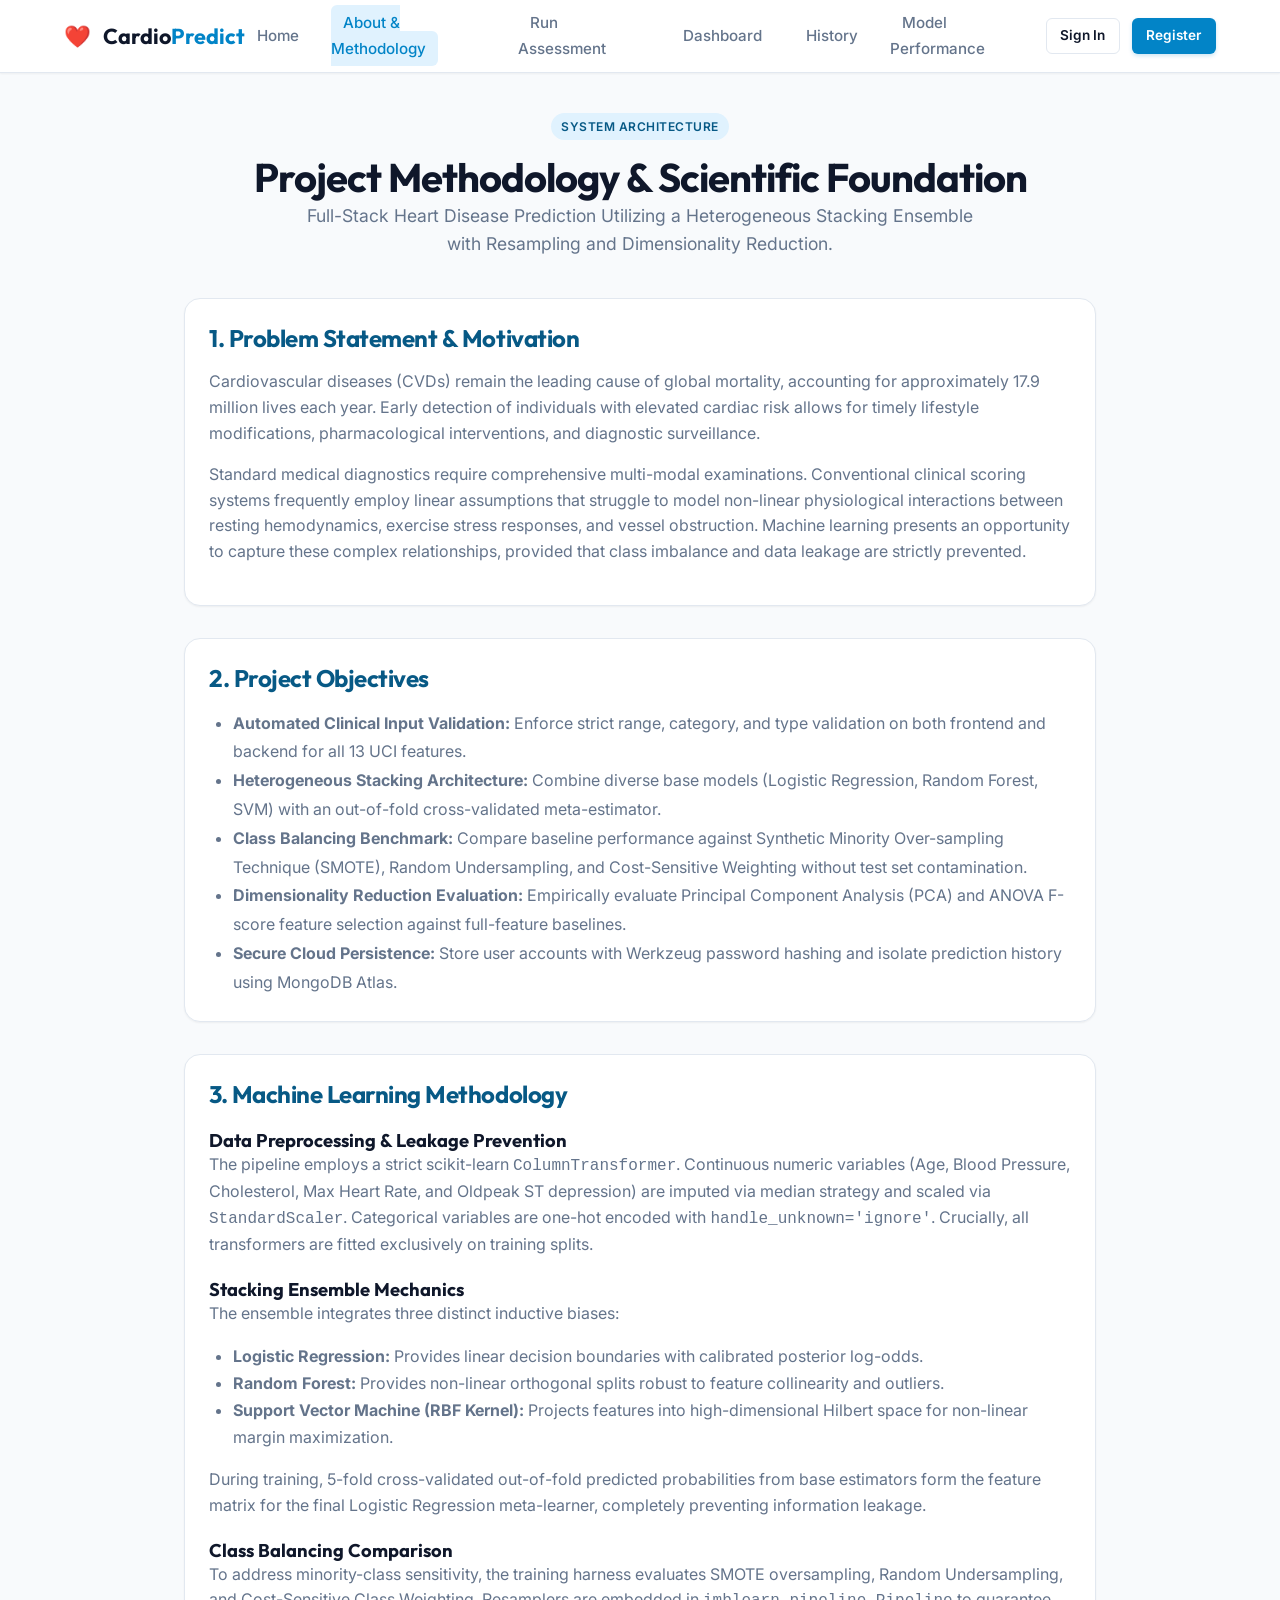
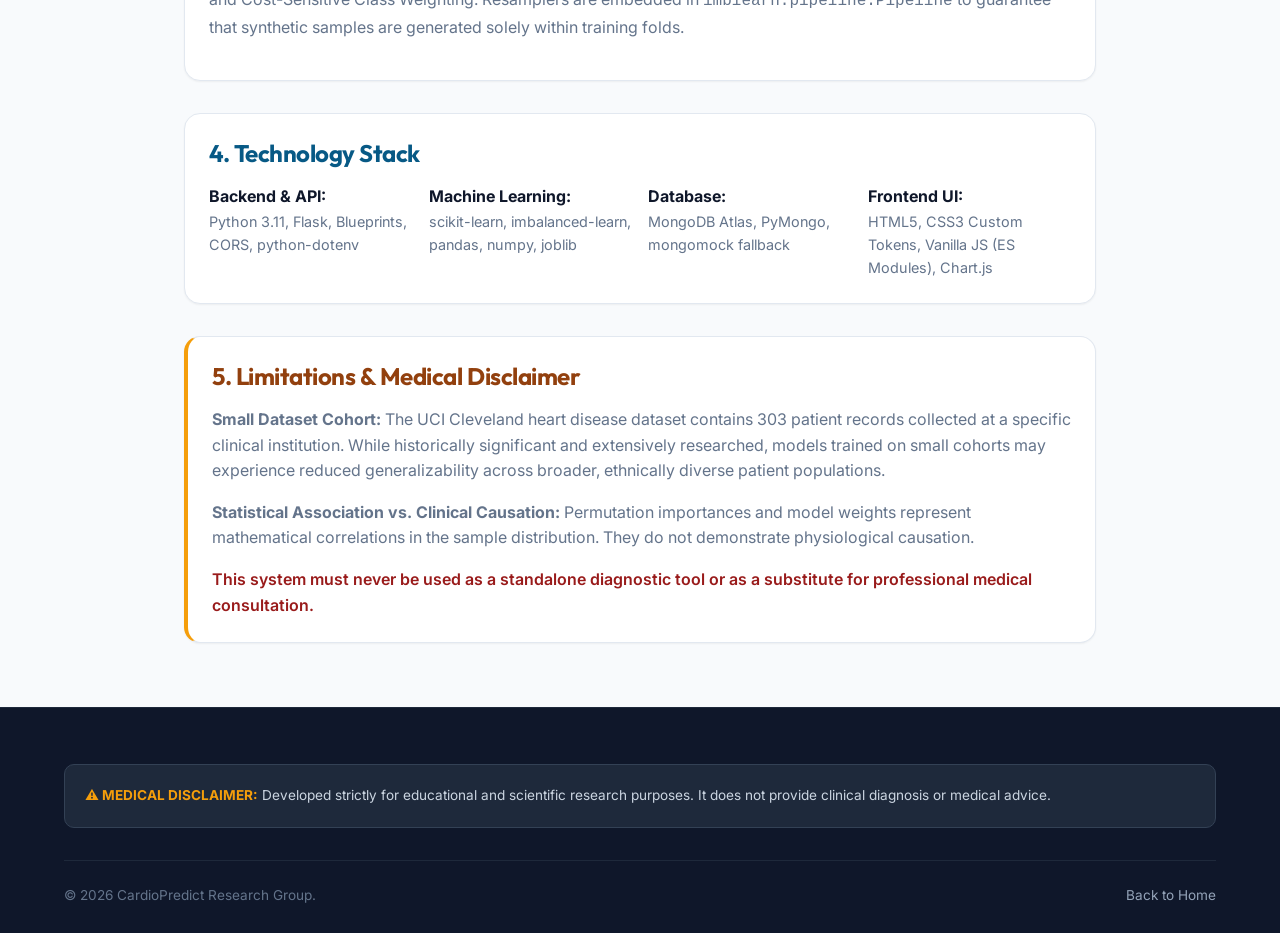
==== frontend/about.html @ a4e26c8e "Initial website upload" ====
<!DOCTYPE html>
<html lang="en">
<head>
  <meta charset="UTF-8">
  <meta name="viewport" content="width=device-width, initial-scale=1.0">
  <title>About & Methodology | CardioPredict System</title>
  <meta name="description" content="Technical methodology, problem statement, class balancing, dimensionality reduction, and architectural limitations of CardioPredict.">
  
  <link rel="preconnect" href="https://fonts.googleapis.com">
  <link rel="preconnect" href="https://fonts.gstatic.com" crossorigin>
  <link href="https://fonts.googleapis.com/css2?family=Inter:wght@400;500;600;700&family=Outfit:wght@500;600;700;800&display=swap" rel="stylesheet">
  
  <link rel="stylesheet" href="css/main.css">
  <link rel="stylesheet" href="css/components.css">
</head>
<body>

  <!-- Navigation Bar -->
  <nav class="navbar">
    <div class="container">
      <a href="index.html" class="navbar-brand">
        <span class="heart-icon">❤️</span>
        <span>Cardio<span class="highlight">Predict</span></span>
      </a>

      <button class="navbar-toggle" aria-label="Toggle Navigation">&#9776;</button>

      <ul class="navbar-nav">
        <li><a href="index.html" class="nav-link">Home</a></li>
        <li><a href="about.html" class="nav-link active">About & Methodology</a></li>
        <li><a href="predict.html" class="nav-link">Run Assessment</a></li>
        <li><a href="dashboard.html" class="nav-link">Dashboard</a></li>
        <li><a href="history.html" class="nav-link">History</a></li>
        <li><a href="model-performance.html" class="nav-link">Model Performance</a></li>
      </ul>

      <div class="nav-auth-actions" id="nav-auth-container">
        <a href="login.html" class="btn btn-outline btn-sm">Sign In</a>
        <a href="register.html" class="btn btn-primary btn-sm">Register</a>
      </div>
    </div>
  </nav>

  <!-- Content Section -->
  <main class="main-content">
    <div class="container" style="max-width: 960px;">
      
      <div style="margin-bottom: 2.5rem; text-align: center;">
        <span class="badge badge-primary" style="margin-bottom: 0.75rem;">System Architecture</span>
        <h1>Project Methodology & Scientific Foundation</h1>
        <p style="font-size: 1.1rem; color: var(--text-muted); max-width: 700px; margin: 0 auto;">
          Full-Stack Heart Disease Prediction Utilizing a Heterogeneous Stacking Ensemble with Resampling and Dimensionality Reduction.
        </p>
      </div>

      <!-- Problem Statement -->
      <div class="card" style="margin-bottom: 2rem;">
        <div class="card-body">
          <h2 style="font-size: 1.5rem; color: var(--primary-dark); margin-bottom: 1rem;">1. Problem Statement & Motivation</h2>
          <p>
            Cardiovascular diseases (CVDs) remain the leading cause of global mortality, accounting for approximately 17.9 million 
            lives each year. Early detection of individuals with elevated cardiac risk allows for timely lifestyle modifications, 
            pharmacological interventions, and diagnostic surveillance.
          </p>
          <p>
            Standard medical diagnostics require comprehensive multi-modal examinations. Conventional clinical scoring systems 
            frequently employ linear assumptions that struggle to model non-linear physiological interactions between resting 
            hemodynamics, exercise stress responses, and vessel obstruction. Machine learning presents an opportunity to capture 
            these complex relationships, provided that class imbalance and data leakage are strictly prevented.
          </p>
        </div>
      </div>

      <!-- Objectives -->
      <div class="card" style="margin-bottom: 2rem;">
        <div class="card-body">
          <h2 style="font-size: 1.5rem; color: var(--primary-dark); margin-bottom: 1rem;">2. Project Objectives</h2>
          <ul style="margin-left: 1.5rem; color: var(--text-muted); line-height: 1.8;">
            <li><strong>Automated Clinical Input Validation:</strong> Enforce strict range, category, and type validation on both frontend and backend for all 13 UCI features.</li>
            <li><strong>Heterogeneous Stacking Architecture:</strong> Combine diverse base models (Logistic Regression, Random Forest, SVM) with an out-of-fold cross-validated meta-estimator.</li>
            <li><strong>Class Balancing Benchmark:</strong> Compare baseline performance against Synthetic Minority Over-sampling Technique (SMOTE), Random Undersampling, and Cost-Sensitive Weighting without test set contamination.</li>
            <li><strong>Dimensionality Reduction Evaluation:</strong> Empirically evaluate Principal Component Analysis (PCA) and ANOVA F-score feature selection against full-feature baselines.</li>
            <li><strong>Secure Cloud Persistence:</strong> Store user accounts with Werkzeug password hashing and isolate prediction history using MongoDB Atlas.</li>
          </ul>
        </div>
      </div>

      <!-- Detailed Methodology -->
      <div class="card" style="margin-bottom: 2rem;">
        <div class="card-body">
          <h2 style="font-size: 1.5rem; color: var(--primary-dark); margin-bottom: 1rem;">3. Machine Learning Methodology</h2>
          
          <h3 style="font-size: 1.15rem; color: var(--text-main); margin-top: 1.25rem;">Data Preprocessing & Leakage Prevention</h3>
          <p>
            The pipeline employs a strict scikit-learn <code>ColumnTransformer</code>. Continuous numeric variables (Age, Blood Pressure, Cholesterol, 
            Max Heart Rate, and Oldpeak ST depression) are imputed via median strategy and scaled via <code>StandardScaler</code>. Categorical variables 
            are one-hot encoded with <code>handle_unknown='ignore'</code>. Crucially, all transformers are fitted exclusively on training splits.
          </p>

          <h3 style="font-size: 1.15rem; color: var(--text-main); margin-top: 1.25rem;">Stacking Ensemble Mechanics</h3>
          <p>
            The ensemble integrates three distinct inductive biases:
          </p>
          <ul style="margin-left: 1.5rem; color: var(--text-muted); margin-bottom: 1rem; line-height: 1.7;">
            <li><strong>Logistic Regression:</strong> Provides linear decision boundaries with calibrated posterior log-odds.</li>
            <li><strong>Random Forest:</strong> Provides non-linear orthogonal splits robust to feature collinearity and outliers.</li>
            <li><strong>Support Vector Machine (RBF Kernel):</strong> Projects features into high-dimensional Hilbert space for non-linear margin maximization.</li>
          </ul>
          <p>
            During training, 5-fold cross-validated out-of-fold predicted probabilities from base estimators form the feature matrix 
            for the final Logistic Regression meta-learner, completely preventing information leakage.
          </p>

          <h3 style="font-size: 1.15rem; color: var(--text-main); margin-top: 1.25rem;">Class Balancing Comparison</h3>
          <p>
            To address minority-class sensitivity, the training harness evaluates SMOTE oversampling, Random Undersampling, and 
            Cost-Sensitive Class Weighting. Resamplers are embedded in <code>imblearn.pipeline.Pipeline</code> to guarantee that synthetic samples 
            are generated solely within training folds.
          </p>
        </div>
      </div>

      <!-- Technologies Used -->
      <div class="card" style="margin-bottom: 2rem;">
        <div class="card-body">
          <h2 style="font-size: 1.5rem; color: var(--primary-dark); margin-bottom: 1rem;">4. Technology Stack</h2>
          <div style="display: grid; grid-template-columns: repeat(auto-fit, minmax(200px, 1fr)); gap: 1rem;">
            <div>
              <strong>Backend & API:</strong>
              <p style="font-size: 0.9rem; color: var(--text-muted); margin-bottom: 0;">Python 3.11, Flask, Blueprints, CORS, python-dotenv</p>
            </div>
            <div>
              <strong>Machine Learning:</strong>
              <p style="font-size: 0.9rem; color: var(--text-muted); margin-bottom: 0;">scikit-learn, imbalanced-learn, pandas, numpy, joblib</p>
            </div>
            <div>
              <strong>Database:</strong>
              <p style="font-size: 0.9rem; color: var(--text-muted); margin-bottom: 0;">MongoDB Atlas, PyMongo, mongomock fallback</p>
            </div>
            <div>
              <strong>Frontend UI:</strong>
              <p style="font-size: 0.9rem; color: var(--text-muted); margin-bottom: 0;">HTML5, CSS3 Custom Tokens, Vanilla JS (ES Modules), Chart.js</p>
            </div>
          </div>
        </div>
      </div>

      <!-- Limitations & Medical Disclaimer -->
      <div class="card" style="border-left: 4px solid var(--warning);">
        <div class="card-body">
          <h2 style="font-size: 1.5rem; color: #92400e; margin-bottom: 1rem;">5. Limitations & Medical Disclaimer</h2>
          <p>
            <strong>Small Dataset Cohort:</strong> The UCI Cleveland heart disease dataset contains 303 patient records collected at a specific 
            clinical institution. While historically significant and extensively researched, models trained on small cohorts may experience reduced 
            generalizability across broader, ethnically diverse patient populations.
          </p>
          <p>
            <strong>Statistical Association vs. Clinical Causation:</strong> Permutation importances and model weights represent mathematical correlations 
            in the sample distribution. They do not demonstrate physiological causation.
          </p>
          <p style="margin-bottom: 0; font-weight: 600; color: #991b1b;">
            This system must never be used as a standalone diagnostic tool or as a substitute for professional medical consultation.
          </p>
        </div>
      </div>

    </div>
  </main>

  <!-- Footer -->
  <footer class="footer">
    <div class="container">
      <div class="footer-disclaimer-box">
        <strong>⚠️ MEDICAL DISCLAIMER:</strong> Developed strictly for educational and scientific research purposes. 
        It does not provide clinical diagnosis or medical advice.
      </div>
      <div class="footer-bottom">
        <div>&copy; 2026 CardioPredict Research Group.</div>
        <div><a href="index.html" style="color: #94a3b8;">Back to Home</a></div>
      </div>
    </div>
  </footer>

  <script type="module" src="js/ui.js"></script>
</body>
</html>
---- frontend/css/main.css ----
/* ==========================================================================
   HEART DISEASE PREDICTION SYSTEM - CORE DESIGN SYSTEM & STYLESHEET
   Healthcare Palette: Deep Slate Navy, Clinical Cyan, Surgical Teal, Pure White
   ========================================================================== */

:root {
  /* Color Palette */
  --primary: #0284c7;
  --primary-hover: #0369a1;
  --primary-light: #e0f2fe;
  --primary-dark: #075985;
  
  --secondary: #0d9488;
  --secondary-hover: #0f766e;
  --secondary-light: #ccfbf1;
  
  --dark-bg: #0b1329;
  --dark-surface: #131e3a;
  --dark-border: #1e293b;
  
  --light-bg: #f8fafc;
  --light-surface: #ffffff;
  --light-border: #e2e8f0;
  
  --text-main: #0f172a;
  --text-muted: #64748b;
  --text-light: #94a3b8;
  --text-inverse: #f8fafc;
  
  /* Healthcare Semantic Colors */
  --success: #10b981;
  --success-light: #d1fae5;
  --warning: #f59e0b;
  --warning-light: #fef3c7;
  --danger: #ef4444;
  --danger-light: #fee2e2;
  --info: #0ea5e9;
  --info-light: #e0f2fe;
  
  /* Heart Health Specific Badges */
  --risk-low-bg: #ecfdf5;
  --risk-low-text: #065f46;
  --risk-low-border: #a7f3d0;
  
  --risk-mod-bg: #fffbeb;
  --risk-mod-text: #92400e;
  --risk-mod-border: #fde68a;
  
  --risk-high-bg: #fef2f2;
  --risk-high-text: #991b1b;
  --risk-high-border: #fecaca;

  /* Typography */
  --font-sans: 'Inter', -apple-system, BlinkMacSystemFont, 'Segoe UI', Roboto, Helvetica, Arial, sans-serif;
  --font-heading: 'Outfit', -apple-system, BlinkMacSystemFont, 'Segoe UI', sans-serif;

  /* Layout & Elevations */
  --radius-sm: 6px;
  --radius-md: 10px;
  --radius-lg: 16px;
  --radius-full: 9999px;
  
  --shadow-sm: 0 1px 2px 0 rgb(0 0 0 / 0.05);
  --shadow-md: 0 4px 6px -1px rgb(0 0 0 / 0.1), 0 2px 4px -2px rgb(0 0 0 / 0.1);
  --shadow-lg: 0 10px 15px -3px rgb(0 0 0 / 0.1), 0 4px 6px -4px rgb(0 0 0 / 0.1);
  --shadow-glow: 0 0 20px -3px rgba(2, 132, 199, 0.25);
  
  --transition: all 0.2s cubic-bezier(0.4, 0, 0.2, 1);
  --max-width: 1200px;
}

/* Reset & Base Styles */
*, *::before, *::after {
  box-sizing: border-box;
  margin: 0;
  padding: 0;
}

html {
  font-size: 16px;
  scroll-behavior: smooth;
}

body {
  font-family: var(--font-sans);
  background-color: var(--light-bg);
  color: var(--text-main);
  line-height: 1.6;
  min-height: 100vh;
  display: flex;
  flex-direction: column;
}

/* Typography Hierarchy */
h1, h2, h3, h4, h5, h6 {
  font-family: var(--font-heading);
  color: var(--text-main);
  font-weight: 700;
  line-height: 1.25;
}

h1 { font-size: 2.5rem; letter-spacing: -0.025em; }
h2 { font-size: 2rem; letter-spacing: -0.02em; }
h3 { font-size: 1.5rem; }
h4 { font-size: 1.25rem; }

p {
  margin-bottom: 1rem;
  color: var(--text-muted);
}

a {
  color: var(--primary);
  text-decoration: none;
  transition: var(--transition);
}

a:hover {
  color: var(--primary-hover);
}

/* Layout Utilities */
.container {
  width: 100%;
  max-width: var(--max-width);
  margin-left: auto;
  margin-right: auto;
  padding-left: 1.5rem;
  padding-right: 1.5rem;
}

.main-content {
  flex: 1 0 auto;
  padding: 2.5rem 0 4rem;
}

/* Navbar */
.navbar {
  background-color: var(--light-surface);
  border-bottom: 1px solid var(--light-border);
  position: sticky;
  top: 0;
  z-index: 100;
  backdrop-filter: blur(12px);
  box-shadow: var(--shadow-sm);
}

.navbar .container {
  display: flex;
  align-items: center;
  justify-content: space-between;
  height: 4.5rem;
}

.navbar-brand {
  display: flex;
  align-items: center;
  gap: 0.75rem;
  font-family: var(--font-heading);
  font-size: 1.35rem;
  font-weight: 700;
  color: var(--text-main);
}

.navbar-brand .heart-icon {
  color: var(--danger);
  animation: pulse 2s infinite;
  display: flex;
  align-items: center;
}

@keyframes pulse {
  0% { transform: scale(1); }
  14% { transform: scale(1.15); }
  28% { transform: scale(1); }
  42% { transform: scale(1.15); }
  70% { transform: scale(1); }
}

.navbar-brand span.highlight {
  color: var(--primary);
}

.navbar-nav {
  display: flex;
  align-items: center;
  gap: 1.25rem;
  list-style: none;
}

.nav-link {
  font-size: 0.95rem;
  font-weight: 500;
  color: var(--text-muted);
  padding: 0.5rem 0.75rem;
  border-radius: var(--radius-sm);
  transition: var(--transition);
}

.nav-link:hover, .nav-link.active {
  color: var(--primary);
  background-color: var(--primary-light);
}

.nav-auth-actions {
  display: flex;
  align-items: center;
  gap: 0.75rem;
}

.navbar-toggle {
  display: none;
  background: none;
  border: none;
  font-size: 1.5rem;
  cursor: pointer;
  color: var(--text-main);
}

/* Buttons */
.btn {
  display: inline-flex;
  align-items: center;
  justify-content: center;
  gap: 0.5rem;
  font-family: var(--font-sans);
  font-size: 0.95rem;
  font-weight: 600;
  padding: 0.65rem 1.25rem;
  border-radius: var(--radius-md);
  border: 1px solid transparent;
  cursor: pointer;
  transition: var(--transition);
  text-decoration: none;
  white-space: nowrap;
}

.btn:disabled, .btn.disabled {
  opacity: 0.65;
  cursor: not-allowed;
  pointer-events: none;
}

.btn-primary {
  background-color: var(--primary);
  color: #ffffff;
  box-shadow: 0 2px 4px rgba(2, 132, 199, 0.2);
}

.btn-primary:hover {
  background-color: var(--primary-hover);
  color: #ffffff;
  transform: translateY(-1px);
  box-shadow: var(--shadow-glow);
}

.btn-secondary {
  background-color: var(--secondary);
  color: #ffffff;
}

.btn-secondary:hover {
  background-color: var(--secondary-hover);
  color: #ffffff;
  transform: translateY(-1px);
}

.btn-outline {
  background-color: transparent;
  border-color: var(--light-border);
  color: var(--text-main);
}

.btn-outline:hover {
  background-color: var(--primary-light);
  border-color: var(--primary);
  color: var(--primary-dark);
}

.btn-outline-primary {
  background-color: transparent;
  border-color: var(--primary);
  color: var(--primary);
}

.btn-outline-primary:hover {
  background-color: var(--primary);
  color: #ffffff;
}

.btn-danger {
  background-color: var(--danger);
  color: #ffffff;
}

.btn-danger:hover {
  background-color: #dc2626;
  color: #ffffff;
}

.btn-sm {
  padding: 0.4rem 0.85rem;
  font-size: 0.85rem;
  border-radius: var(--radius-sm);
}

.btn-lg {
  padding: 0.85rem 1.75rem;
  font-size: 1.1rem;
  border-radius: var(--radius-lg);
}

/* Badges */
.badge {
  display: inline-flex;
  align-items: center;
  gap: 0.35rem;
  padding: 0.25rem 0.65rem;
  font-size: 0.75rem;
  font-weight: 600;
  border-radius: var(--radius-full);
  text-transform: uppercase;
  letter-spacing: 0.04em;
}

.badge-primary { background-color: var(--primary-light); color: var(--primary-dark); }
.badge-secondary { background-color: var(--secondary-light); color: var(--secondary); }
.badge-success { background-color: var(--success-light); color: #065f46; }
.badge-warning { background-color: var(--warning-light); color: #92400e; }
.badge-danger { background-color: var(--danger-light); color: #991b1b; }

.risk-low {
  background-color: var(--risk-low-bg);
  color: var(--risk-low-text);
  border: 1px solid var(--risk-low-border);
}

.risk-moderate {
  background-color: var(--risk-mod-bg);
  color: var(--risk-mod-text);
  border: 1px solid var(--risk-mod-border);
}

.risk-high {
  background-color: var(--risk-high-bg);
  color: var(--risk-high-text);
  border: 1px solid var(--risk-high-border);
}

/* Alerts */
.alert {
  padding: 1rem 1.25rem;
  border-radius: var(--radius-md);
  margin-bottom: 1.25rem;
  font-size: 0.95rem;
  display: flex;
  align-items: flex-start;
  gap: 0.75rem;
  border: 1px solid transparent;
}

.alert-info {
  background-color: var(--info-light);
  color: var(--primary-dark);
  border-color: #bae6fd;
}

.alert-success {
  background-color: var(--success-light);
  color: #065f46;
  border-color: #a7f3d0;
}

.alert-warning {
  background-color: var(--warning-light);
  color: #92400e;
  border-color: #fde68a;
}

.alert-error {
  background-color: var(--danger-light);
  color: #991b1b;
  border-color: #fecaca;
}

/* Toast Container */
#toast-container {
  position: fixed;
  bottom: 1.5rem;
  right: 1.5rem;
  z-index: 9999;
  display: flex;
  flex-direction: column;
  gap: 0.5rem;
  pointer-events: none;
}

.toast {
  pointer-events: auto;
  min-width: 300px;
  max-width: 420px;
  padding: 1rem 1.25rem;
  background-color: var(--light-surface);
  border-radius: var(--radius-md);
  box-shadow: var(--shadow-lg);
  border-left: 4px solid var(--primary);
  display: flex;
  align-items: center;
  justify-content: space-between;
  gap: 0.75rem;
  animation: slideInRight 0.3s ease-out;
}

.toast.toast-success { border-left-color: var(--success); }
.toast.toast-error { border-left-color: var(--danger); }
.toast.toast-warning { border-left-color: var(--warning); }
.toast.toast-info { border-left-color: var(--info); }

@keyframes slideInRight {
  from { transform: translateX(100%); opacity: 0; }
  to { transform: translateX(0); opacity: 1; }
}

/* Footer */
.footer {
  background-color: #0f172a;
  color: #94a3b8;
  padding: 3.5rem 0 2rem;
  margin-top: auto;
  border-top: 1px solid #1e293b;
}

.footer-grid {
  display: grid;
  grid-template-columns: 2fr 1fr 1fr 1.5fr;
  gap: 2.5rem;
  margin-bottom: 2.5rem;
}

.footer-brand h3 {
  color: #ffffff;
  display: flex;
  align-items: center;
  gap: 0.5rem;
  margin-bottom: 0.75rem;
}

.footer-brand p {
  color: #94a3b8;
  font-size: 0.9rem;
  line-height: 1.5;
}

.footer-col h4 {
  color: #f8fafc;
  font-size: 1rem;
  margin-bottom: 1rem;
  font-family: var(--font-sans);
  text-transform: uppercase;
  letter-spacing: 0.05em;
}

.footer-col ul {
  list-style: none;
}

.footer-col li {
  margin-bottom: 0.6rem;
}

.footer-col a {
  color: #94a3b8;
  font-size: 0.9rem;
}

.footer-col a:hover {
  color: #38bdf8;
}

.footer-disclaimer-box {
  background-color: #1e293b;
  border: 1px solid #334155;
  border-radius: var(--radius-md);
  padding: 1.25rem;
  margin-bottom: 2rem;
  font-size: 0.85rem;
  color: #cbd5e1;
}

.footer-disclaimer-box strong {
  color: #f59e0b;
}

.footer-bottom {
  border-top: 1px solid #1e293b;
  padding-top: 1.5rem;
  display: flex;
  align-items: center;
  justify-content: space-between;
  font-size: 0.85rem;
  color: #64748b;
}

/* Responsive Styles */
@media (max-width: 900px) {
  .footer-grid {
    grid-template-columns: 1fr 1fr;
  }
}

@media (max-width: 768px) {
  .navbar-nav {
    display: none;
    position: absolute;
    top: 4.5rem;
    left: 0;
    right: 0;
    background-color: var(--light-surface);
    flex-direction: column;
    padding: 1.5rem;
    box-shadow: var(--shadow-lg);
    border-bottom: 1px solid var(--light-border);
  }

  .navbar-nav.show {
    display: flex;
  }

  .navbar-toggle {
    display: block;
  }

  .footer-grid {
    grid-template-columns: 1fr;
  }

  .footer-bottom {
    flex-direction: column;
    gap: 0.75rem;
    text-align: center;
  }
}
---- frontend/css/components.css ----
/* ==========================================================================
   HEART DISEASE PREDICTION SYSTEM - REUSABLE UI COMPONENTS
   Cards, Forms, Tables, Modals, Loaders, and Empty States
   ========================================================================== */

/* Cards */
.card {
  background-color: var(--light-surface);
  border: 1px solid var(--light-border);
  border-radius: var(--radius-lg);
  box-shadow: var(--shadow-sm);
  transition: var(--transition);
  overflow: hidden;
}

.card:hover {
  box-shadow: var(--shadow-md);
}

.card-header {
  padding: 1.25rem 1.5rem;
  border-bottom: 1px solid var(--light-border);
  background-color: #fafbfc;
  display: flex;
  align-items: center;
  justify-content: space-between;
}

.card-title {
  font-size: 1.15rem;
  font-weight: 700;
  color: var(--text-main);
  margin-bottom: 0;
}

.card-subtitle {
  font-size: 0.85rem;
  color: var(--text-muted);
  margin-top: 0.25rem;
  margin-bottom: 0;
}

.card-body {
  padding: 1.5rem;
}

.card-footer {
  padding: 1rem 1.5rem;
  border-top: 1px solid var(--light-border);
  background-color: #fafbfc;
}

/* Forms */
.form-group {
  margin-bottom: 1.25rem;
}

.form-label {
  display: flex;
  align-items: center;
  justify-content: space-between;
  font-size: 0.9rem;
  font-weight: 600;
  color: var(--text-main);
  margin-bottom: 0.45rem;
}

.form-label .unit-badge {
  font-size: 0.75rem;
  font-weight: 500;
  color: var(--text-muted);
  background: var(--light-bg);
  padding: 0.15rem 0.5rem;
  border-radius: var(--radius-sm);
}

.form-control, .form-select {
  width: 100%;
  padding: 0.65rem 0.9rem;
  font-family: var(--font-sans);
  font-size: 0.95rem;
  color: var(--text-main);
  background-color: var(--light-surface);
  border: 1px solid var(--light-border);
  border-radius: var(--radius-md);
  transition: var(--transition);
  outline: none;
}

.form-control:focus, .form-select:focus {
  border-color: var(--primary);
  box-shadow: 0 0 0 3px rgba(2, 132, 199, 0.15);
}

.form-control.is-invalid, .form-select.is-invalid {
  border-color: var(--danger);
  background-color: #fffaf0;
}

.form-feedback {
  font-size: 0.8rem;
  color: var(--danger);
  margin-top: 0.35rem;
}

.form-helper {
  font-size: 0.8rem;
  color: var(--text-muted);
  margin-top: 0.35rem;
}

/* Range Inputs with Value Badges */
.range-container {
  display: flex;
  flex-direction: column;
  gap: 0.5rem;
}

.range-header {
  display: flex;
  justify-content: space-between;
  align-items: center;
}

.range-badge {
  font-family: var(--font-heading);
  font-weight: 700;
  font-size: 1rem;
  color: var(--primary);
  background-color: var(--primary-light);
  padding: 0.2rem 0.6rem;
  border-radius: var(--radius-sm);
}

input[type="range"] {
  -webkit-appearance: none;
  width: 100%;
  height: 6px;
  border-radius: 5px;
  background: #cbd5e1;
  outline: none;
  transition: var(--transition);
}

input[type="range"]::-webkit-slider-thumb {
  -webkit-appearance: none;
  appearance: none;
  width: 18px;
  height: 18px;
  border-radius: 50%;
  background: var(--primary);
  cursor: pointer;
  box-shadow: 0 2px 4px rgba(2, 132, 199, 0.4);
  transition: var(--transition);
}

input[type="range"]::-webkit-slider-thumb:hover {
  transform: scale(1.2);
  background: var(--primary-hover);
}

/* Tables */
.table-wrapper {
  overflow-x: auto;
  border: 1px solid var(--light-border);
  border-radius: var(--radius-md);
  background-color: var(--light-surface);
}

.table {
  width: 100%;
  border-collapse: collapse;
  text-align: left;
  font-size: 0.9rem;
}

.table th {
  background-color: #f8fafc;
  color: var(--text-muted);
  font-weight: 600;
  padding: 0.85rem 1rem;
  border-bottom: 1px solid var(--light-border);
  white-space: nowrap;
}

.table td {
  padding: 0.85rem 1rem;
  border-bottom: 1px solid var(--light-border);
  color: var(--text-main);
  vertical-align: middle;
}

.table tbody tr:last-child td {
  border-bottom: none;
}

.table-hover tbody tr:hover {
  background-color: #f8fafc;
}

/* Modals */
.modal-backdrop {
  position: fixed;
  top: 0;
  left: 0;
  right: 0;
  bottom: 0;
  background-color: rgba(15, 23, 42, 0.6);
  backdrop-filter: blur(4px);
  z-index: 1000;
  display: flex;
  align-items: center;
  justify-content: center;
  opacity: 0;
  pointer-events: none;
  transition: opacity 0.25s ease;
}

.modal-backdrop.show {
  opacity: 1;
  pointer-events: auto;
}

.modal-dialog {
  background-color: var(--light-surface);
  border-radius: var(--radius-lg);
  box-shadow: var(--shadow-lg);
  width: 90%;
  max-width: 600px;
  max-height: 90vh;
  display: flex;
  flex-direction: column;
  transform: translateY(20px);
  transition: transform 0.25s ease;
  overflow: hidden;
}

.modal-backdrop.show .modal-dialog {
  transform: translateY(0);
}

.modal-header {
  padding: 1.25rem 1.5rem;
  border-bottom: 1px solid var(--light-border);
  display: flex;
  align-items: center;
  justify-content: space-between;
}

.modal-close {
  background: none;
  border: none;
  font-size: 1.5rem;
  color: var(--text-muted);
  cursor: pointer;
  line-height: 1;
}

.modal-body {
  padding: 1.5rem;
  overflow-y: auto;
}

.modal-footer {
  padding: 1rem 1.5rem;
  border-top: 1px solid var(--light-border);
  display: flex;
  align-items: center;
  justify-content: flex-end;
  gap: 0.75rem;
  background-color: #fafbfc;
}

/* Empty State */
.empty-state {
  text-align: center;
  padding: 3.5rem 1.5rem;
}

.empty-state-icon {
  font-size: 3rem;
  color: var(--text-light);
  margin-bottom: 1rem;
}

.empty-state-title {
  font-size: 1.25rem;
  font-weight: 700;
  margin-bottom: 0.5rem;
}

.empty-state-text {
  color: var(--text-muted);
  max-width: 450px;
  margin: 0 auto 1.5rem;
}

/* Spinner Loader */
.spinner {
  display: inline-block;
  width: 1.25rem;
  height: 1.25rem;
  border: 2px solid rgba(255, 255, 255, 0.3);
  border-radius: 50%;
  border-top-color: #ffffff;
  animation: spin 0.8s linear infinite;
}

.spinner-primary {
  border: 2px solid var(--primary-light);
  border-top-color: var(--primary);
}

@keyframes spin {
  to { transform: rotate(360deg); }
}

/* Pagination */
.pagination {
  display: flex;
  align-items: center;
  justify-content: center;
  gap: 0.5rem;
  list-style: none;
  margin-top: 1.5rem;
}

.page-item .page-link {
  display: flex;
  align-items: center;
  justify-content: center;
  padding: 0.45rem 0.85rem;
  border-radius: var(--radius-sm);
  border: 1px solid var(--light-border);
  background-color: var(--light-surface);
  color: var(--text-main);
  font-size: 0.85rem;
  font-weight: 500;
  cursor: pointer;
  transition: var(--transition);
}

.page-item.active .page-link {
  background-color: var(--primary);
  border-color: var(--primary);
  color: #ffffff;
}

.page-item.disabled .page-link {
  color: var(--text-light);
  pointer-events: none;
  background-color: #f1f5f9;
}
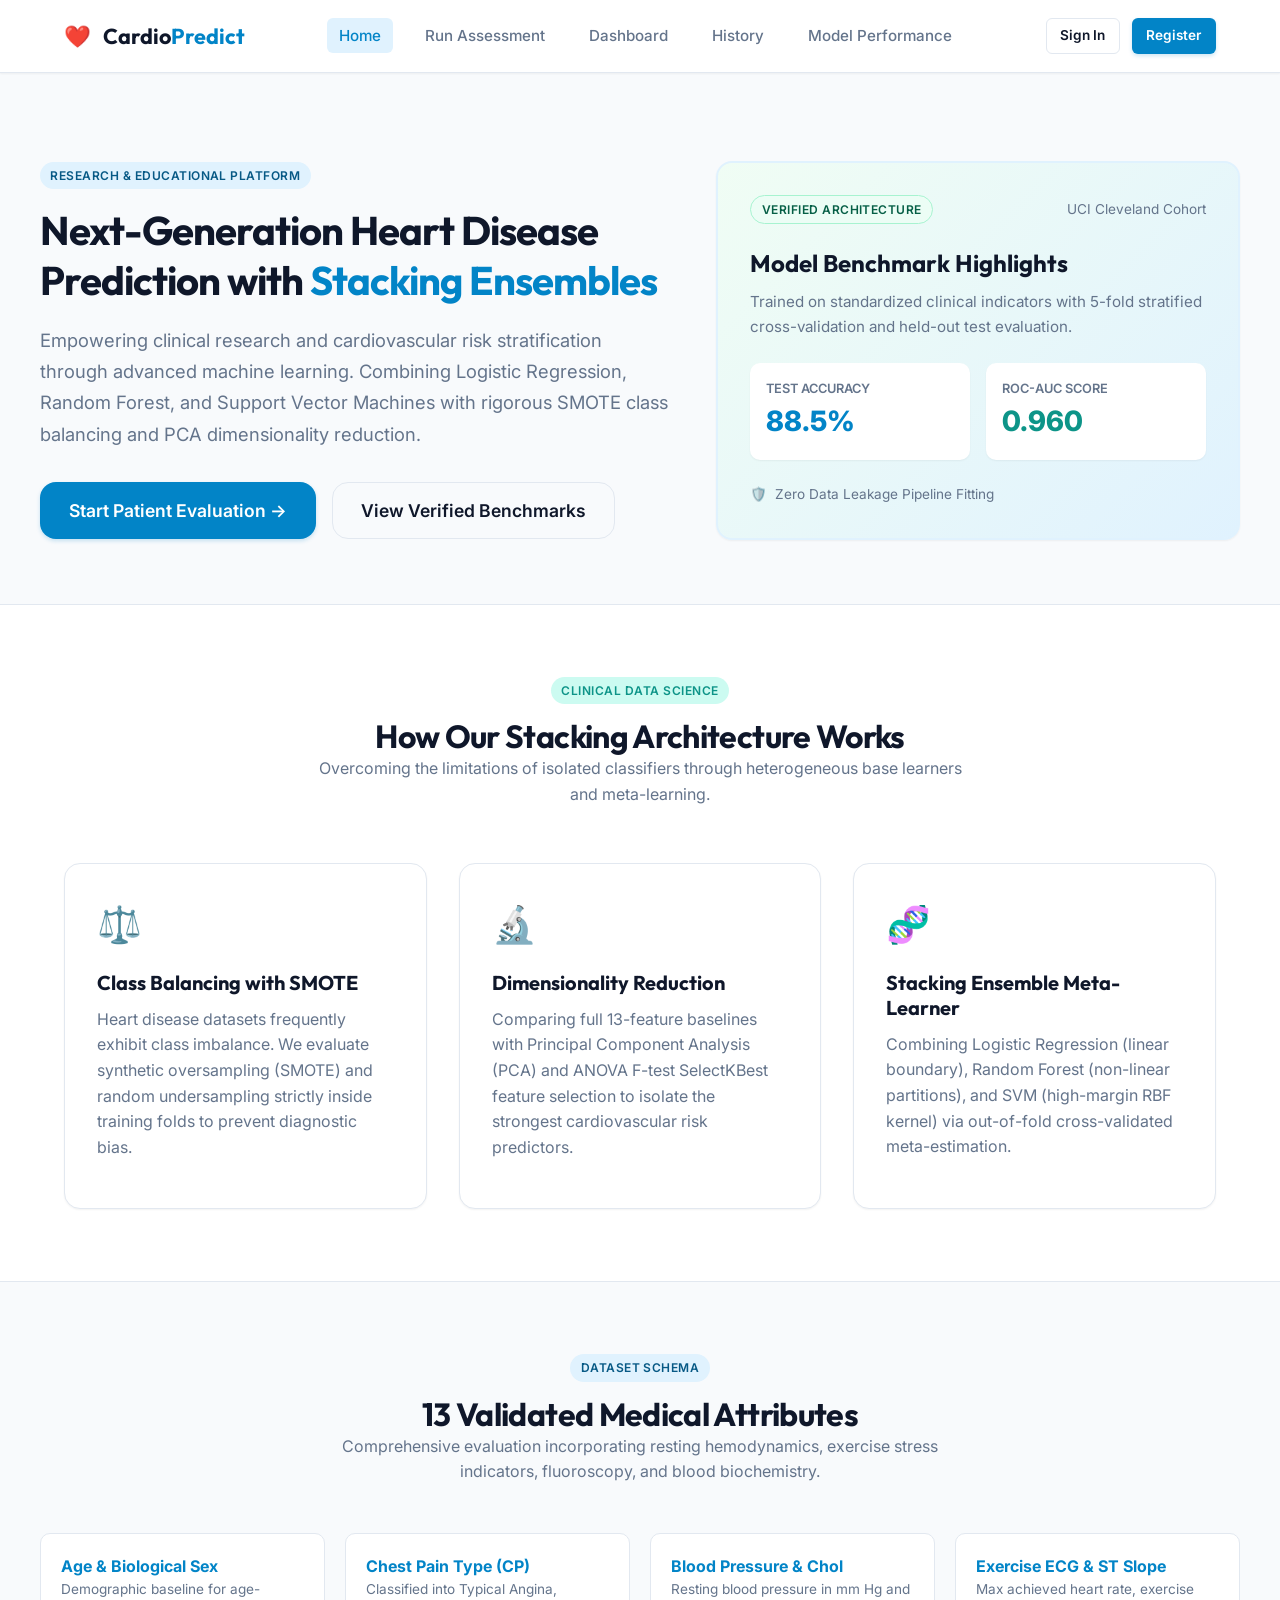
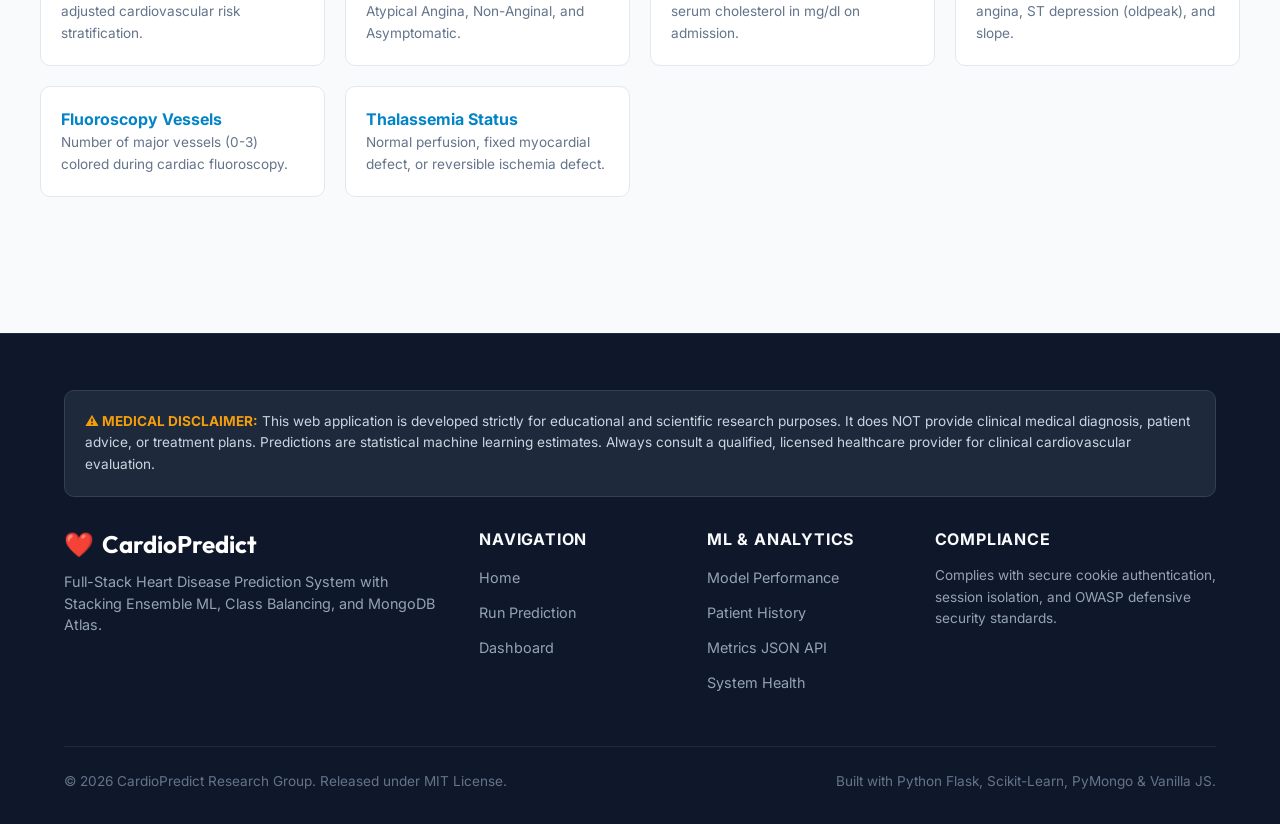
==== commit b1ef676f: "Initial website upload" ====
--- a/frontend/about.html
+++ b/frontend/about.html
@@ -2,185 +2,13 @@
 <html lang="en">
 <head>
   <meta charset="UTF-8">
-  <meta name="viewport" content="width=device-width, initial-scale=1.0">
-  <title>About & Methodology | CardioPredict System</title>
-  <meta name="description" content="Technical methodology, problem statement, class balancing, dimensionality reduction, and architectural limitations of CardioPredict.">
-  
-  <link rel="preconnect" href="https://fonts.googleapis.com">
-  <link rel="preconnect" href="https://fonts.gstatic.com" crossorigin>
-  <link href="https://fonts.googleapis.com/css2?family=Inter:wght@400;500;600;700&family=Outfit:wght@500;600;700;800&display=swap" rel="stylesheet">
-  
-  <link rel="stylesheet" href="css/main.css">
-  <link rel="stylesheet" href="css/components.css">
+  <meta http-equiv="refresh" content="0; url=index.html">
+  <title>Redirecting to Home...</title>
+  <script>
+    window.location.replace("index.html");
+  </script>
 </head>
 <body>
-
-  <!-- Navigation Bar -->
-  <nav class="navbar">
-    <div class="container">
-      <a href="index.html" class="navbar-brand">
-        <span class="heart-icon">❤️</span>
-        <span>Cardio<span class="highlight">Predict</span></span>
-      </a>
-
-      <button class="navbar-toggle" aria-label="Toggle Navigation">&#9776;</button>
-
-      <ul class="navbar-nav">
-        <li><a href="index.html" class="nav-link">Home</a></li>
-        <li><a href="about.html" class="nav-link active">About & Methodology</a></li>
-        <li><a href="predict.html" class="nav-link">Run Assessment</a></li>
-        <li><a href="dashboard.html" class="nav-link">Dashboard</a></li>
-        <li><a href="history.html" class="nav-link">History</a></li>
-        <li><a href="model-performance.html" class="nav-link">Model Performance</a></li>
-      </ul>
-
-      <div class="nav-auth-actions" id="nav-auth-container">
-        <a href="login.html" class="btn btn-outline btn-sm">Sign In</a>
-        <a href="register.html" class="btn btn-primary btn-sm">Register</a>
-      </div>
-    </div>
-  </nav>
-
-  <!-- Content Section -->
-  <main class="main-content">
-    <div class="container" style="max-width: 960px;">
-      
-      <div style="margin-bottom: 2.5rem; text-align: center;">
-        <span class="badge badge-primary" style="margin-bottom: 0.75rem;">System Architecture</span>
-        <h1>Project Methodology & Scientific Foundation</h1>
-        <p style="font-size: 1.1rem; color: var(--text-muted); max-width: 700px; margin: 0 auto;">
-          Full-Stack Heart Disease Prediction Utilizing a Heterogeneous Stacking Ensemble with Resampling and Dimensionality Reduction.
-        </p>
-      </div>
-
-      <!-- Problem Statement -->
-      <div class="card" style="margin-bottom: 2rem;">
-        <div class="card-body">
-          <h2 style="font-size: 1.5rem; color: var(--primary-dark); margin-bottom: 1rem;">1. Problem Statement & Motivation</h2>
-          <p>
-            Cardiovascular diseases (CVDs) remain the leading cause of global mortality, accounting for approximately 17.9 million 
-            lives each year. Early detection of individuals with elevated cardiac risk allows for timely lifestyle modifications, 
-            pharmacological interventions, and diagnostic surveillance.
-          </p>
-          <p>
-            Standard medical diagnostics require comprehensive multi-modal examinations. Conventional clinical scoring systems 
-            frequently employ linear assumptions that struggle to model non-linear physiological interactions between resting 
-            hemodynamics, exercise stress responses, and vessel obstruction. Machine learning presents an opportunity to capture 
-            these complex relationships, provided that class imbalance and data leakage are strictly prevented.
-          </p>
-        </div>
-      </div>
-
-      <!-- Objectives -->
-      <div class="card" style="margin-bottom: 2rem;">
-        <div class="card-body">
-          <h2 style="font-size: 1.5rem; color: var(--primary-dark); margin-bottom: 1rem;">2. Project Objectives</h2>
-          <ul style="margin-left: 1.5rem; color: var(--text-muted); line-height: 1.8;">
-            <li><strong>Automated Clinical Input Validation:</strong> Enforce strict range, category, and type validation on both frontend and backend for all 13 UCI features.</li>
-            <li><strong>Heterogeneous Stacking Architecture:</strong> Combine diverse base models (Logistic Regression, Random Forest, SVM) with an out-of-fold cross-validated meta-estimator.</li>
-            <li><strong>Class Balancing Benchmark:</strong> Compare baseline performance against Synthetic Minority Over-sampling Technique (SMOTE), Random Undersampling, and Cost-Sensitive Weighting without test set contamination.</li>
-            <li><strong>Dimensionality Reduction Evaluation:</strong> Empirically evaluate Principal Component Analysis (PCA) and ANOVA F-score feature selection against full-feature baselines.</li>
-            <li><strong>Secure Cloud Persistence:</strong> Store user accounts with Werkzeug password hashing and isolate prediction history using MongoDB Atlas.</li>
-          </ul>
-        </div>
-      </div>
-
-      <!-- Detailed Methodology -->
-      <div class="card" style="margin-bottom: 2rem;">
-        <div class="card-body">
-          <h2 style="font-size: 1.5rem; color: var(--primary-dark); margin-bottom: 1rem;">3. Machine Learning Methodology</h2>
-          
-          <h3 style="font-size: 1.15rem; color: var(--text-main); margin-top: 1.25rem;">Data Preprocessing & Leakage Prevention</h3>
-          <p>
-            The pipeline employs a strict scikit-learn <code>ColumnTransformer</code>. Continuous numeric variables (Age, Blood Pressure, Cholesterol, 
-            Max Heart Rate, and Oldpeak ST depression) are imputed via median strategy and scaled via <code>StandardScaler</code>. Categorical variables 
-            are one-hot encoded with <code>handle_unknown='ignore'</code>. Crucially, all transformers are fitted exclusively on training splits.
-          </p>
-
-          <h3 style="font-size: 1.15rem; color: var(--text-main); margin-top: 1.25rem;">Stacking Ensemble Mechanics</h3>
-          <p>
-            The ensemble integrates three distinct inductive biases:
-          </p>
-          <ul style="margin-left: 1.5rem; color: var(--text-muted); margin-bottom: 1rem; line-height: 1.7;">
-            <li><strong>Logistic Regression:</strong> Provides linear decision boundaries with calibrated posterior log-odds.</li>
-            <li><strong>Random Forest:</strong> Provides non-linear orthogonal splits robust to feature collinearity and outliers.</li>
-            <li><strong>Support Vector Machine (RBF Kernel):</strong> Projects features into high-dimensional Hilbert space for non-linear margin maximization.</li>
-          </ul>
-          <p>
-            During training, 5-fold cross-validated out-of-fold predicted probabilities from base estimators form the feature matrix 
-            for the final Logistic Regression meta-learner, completely preventing information leakage.
-          </p>
-
-          <h3 style="font-size: 1.15rem; color: var(--text-main); margin-top: 1.25rem;">Class Balancing Comparison</h3>
-          <p>
-            To address minority-class sensitivity, the training harness evaluates SMOTE oversampling, Random Undersampling, and 
-            Cost-Sensitive Class Weighting. Resamplers are embedded in <code>imblearn.pipeline.Pipeline</code> to guarantee that synthetic samples 
-            are generated solely within training folds.
-          </p>
-        </div>
-      </div>
-
-      <!-- Technologies Used -->
-      <div class="card" style="margin-bottom: 2rem;">
-        <div class="card-body">
-          <h2 style="font-size: 1.5rem; color: var(--primary-dark); margin-bottom: 1rem;">4. Technology Stack</h2>
-          <div style="display: grid; grid-template-columns: repeat(auto-fit, minmax(200px, 1fr)); gap: 1rem;">
-            <div>
-              <strong>Backend & API:</strong>
-              <p style="font-size: 0.9rem; color: var(--text-muted); margin-bottom: 0;">Python 3.11, Flask, Blueprints, CORS, python-dotenv</p>
-            </div>
-            <div>
-              <strong>Machine Learning:</strong>
-              <p style="font-size: 0.9rem; color: var(--text-muted); margin-bottom: 0;">scikit-learn, imbalanced-learn, pandas, numpy, joblib</p>
-            </div>
-            <div>
-              <strong>Database:</strong>
-              <p style="font-size: 0.9rem; color: var(--text-muted); margin-bottom: 0;">MongoDB Atlas, PyMongo, mongomock fallback</p>
-            </div>
-            <div>
-              <strong>Frontend UI:</strong>
-              <p style="font-size: 0.9rem; color: var(--text-muted); margin-bottom: 0;">HTML5, CSS3 Custom Tokens, Vanilla JS (ES Modules), Chart.js</p>
-            </div>
-          </div>
-        </div>
-      </div>
-
-      <!-- Limitations & Medical Disclaimer -->
-      <div class="card" style="border-left: 4px solid var(--warning);">
-        <div class="card-body">
-          <h2 style="font-size: 1.5rem; color: #92400e; margin-bottom: 1rem;">5. Limitations & Medical Disclaimer</h2>
-          <p>
-            <strong>Small Dataset Cohort:</strong> The UCI Cleveland heart disease dataset contains 303 patient records collected at a specific 
-            clinical institution. While historically significant and extensively researched, models trained on small cohorts may experience reduced 
-            generalizability across broader, ethnically diverse patient populations.
-          </p>
-          <p>
-            <strong>Statistical Association vs. Clinical Causation:</strong> Permutation importances and model weights represent mathematical correlations 
-            in the sample distribution. They do not demonstrate physiological causation.
-          </p>
-          <p style="margin-bottom: 0; font-weight: 600; color: #991b1b;">
-            This system must never be used as a standalone diagnostic tool or as a substitute for professional medical consultation.
-          </p>
-        </div>
-      </div>
-
-    </div>
-  </main>
-
-  <!-- Footer -->
-  <footer class="footer">
-    <div class="container">
-      <div class="footer-disclaimer-box">
-        <strong>⚠️ MEDICAL DISCLAIMER:</strong> Developed strictly for educational and scientific research purposes. 
-        It does not provide clinical diagnosis or medical advice.
-      </div>
-      <div class="footer-bottom">
-        <div>&copy; 2026 CardioPredict Research Group.</div>
-        <div><a href="index.html" style="color: #94a3b8;">Back to Home</a></div>
-      </div>
-    </div>
-  </footer>
-
-  <script type="module" src="js/ui.js"></script>
+  <p>Redirecting to <a href="index.html">Home</a>...</p>
 </body>
 </html>
